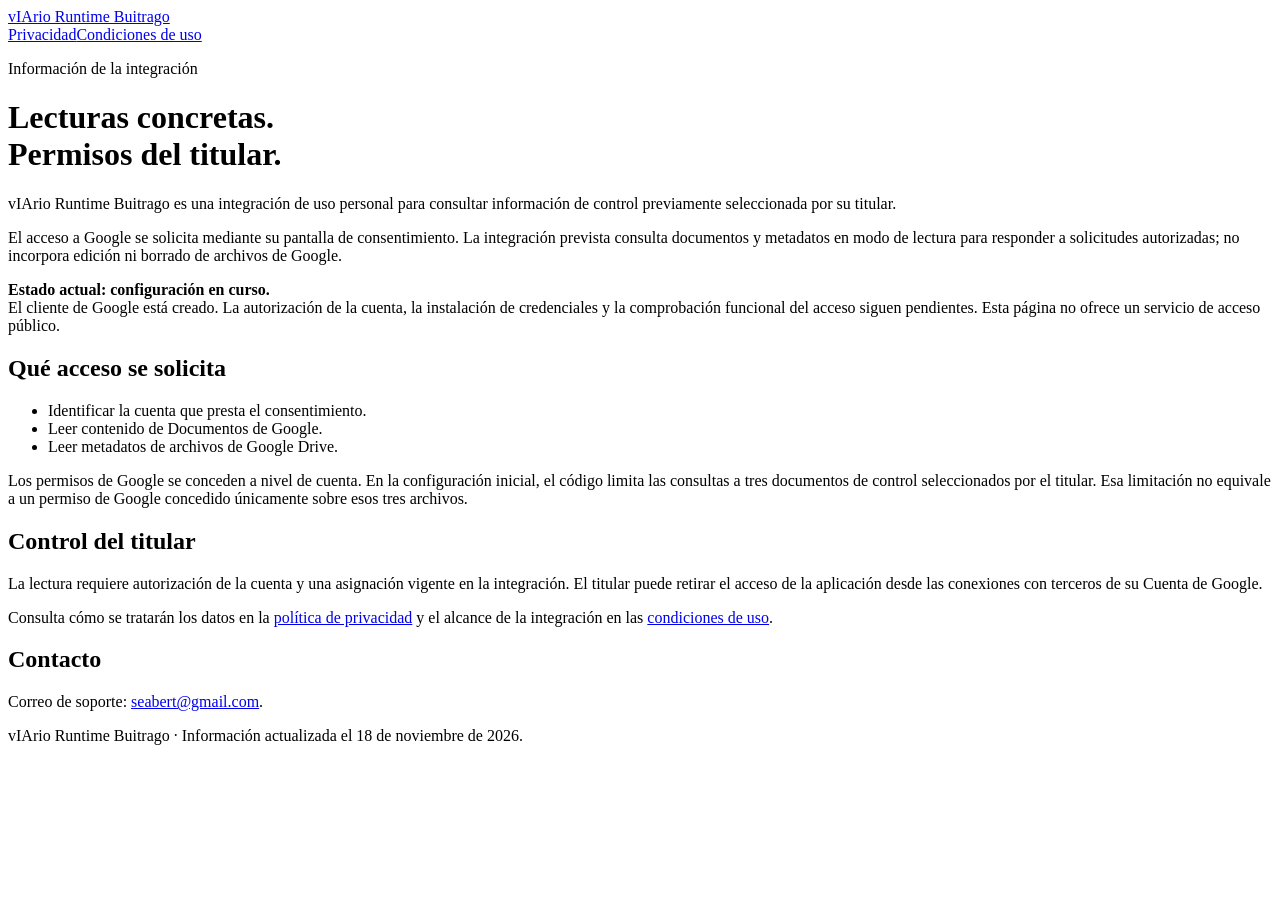
==== index.html @ 24c01839 "Publica la presentación aprobada de vIArio Runtime Buitrago" ====
<!doctype html><html lang="es"><head><meta charset="utf-8"><meta name="viewport" content="width=device-width,initial-scale=1"><meta name="description" content="Información sobre vIArio Runtime Buitrago, una integración personal de lectura con autorización del titular."><title>vIArio Runtime Buitrago</title><link rel="stylesheet" href="style.css"></head><body><header><a class="brand" href="index.html">vIArio Runtime Buitrago</a><nav aria-label="Principal"><a href="privacidad.html">Privacidad</a><a href="condiciones.html">Condiciones de uso</a></nav></header><main><p class="eyebrow">Información de la integración</p><h1>Lecturas concretas.<br>Permisos del titular.</h1><p class="lead">vIArio Runtime Buitrago es una integración de uso personal para consultar información de control previamente seleccionada por su titular.</p><p>El acceso a Google se solicita mediante su pantalla de consentimiento. La integración prevista consulta documentos y metadatos en modo de lectura para responder a solicitudes autorizadas; no incorpora edición ni borrado de archivos de Google.</p><div class="status"><strong>Estado actual: configuración en curso.</strong><br>El cliente de Google está creado. La autorización de la cuenta, la instalación de credenciales y la comprobación funcional del acceso siguen pendientes. Esta página no ofrece un servicio de acceso público.</div><h2>Qué acceso se solicita</h2><ul><li>Identificar la cuenta que presta el consentimiento.</li><li>Leer contenido de Documentos de Google.</li><li>Leer metadatos de archivos de Google Drive.</li></ul><p>Los permisos de Google se conceden a nivel de cuenta. En la configuración inicial, el código limita las consultas a tres documentos de control seleccionados por el titular. Esa limitación no equivale a un permiso de Google concedido únicamente sobre esos tres archivos.</p><h2>Control del titular</h2><p>La lectura requiere autorización de la cuenta y una asignación vigente en la integración. El titular puede retirar el acceso de la aplicación desde las conexiones con terceros de su Cuenta de Google.</p><p>Consulta cómo se tratarán los datos en la <a href="privacidad.html">política de privacidad</a> y el alcance de la integración en las <a href="condiciones.html">condiciones de uso</a>.</p><h2>Contacto</h2><p>Correo de soporte: <a href="mailto:seabert@gmail.com">seabert@gmail.com</a>.</p></main><footer>vIArio Runtime Buitrago · Información actualizada el 18 de noviembre de 2026.</footer></body></html>
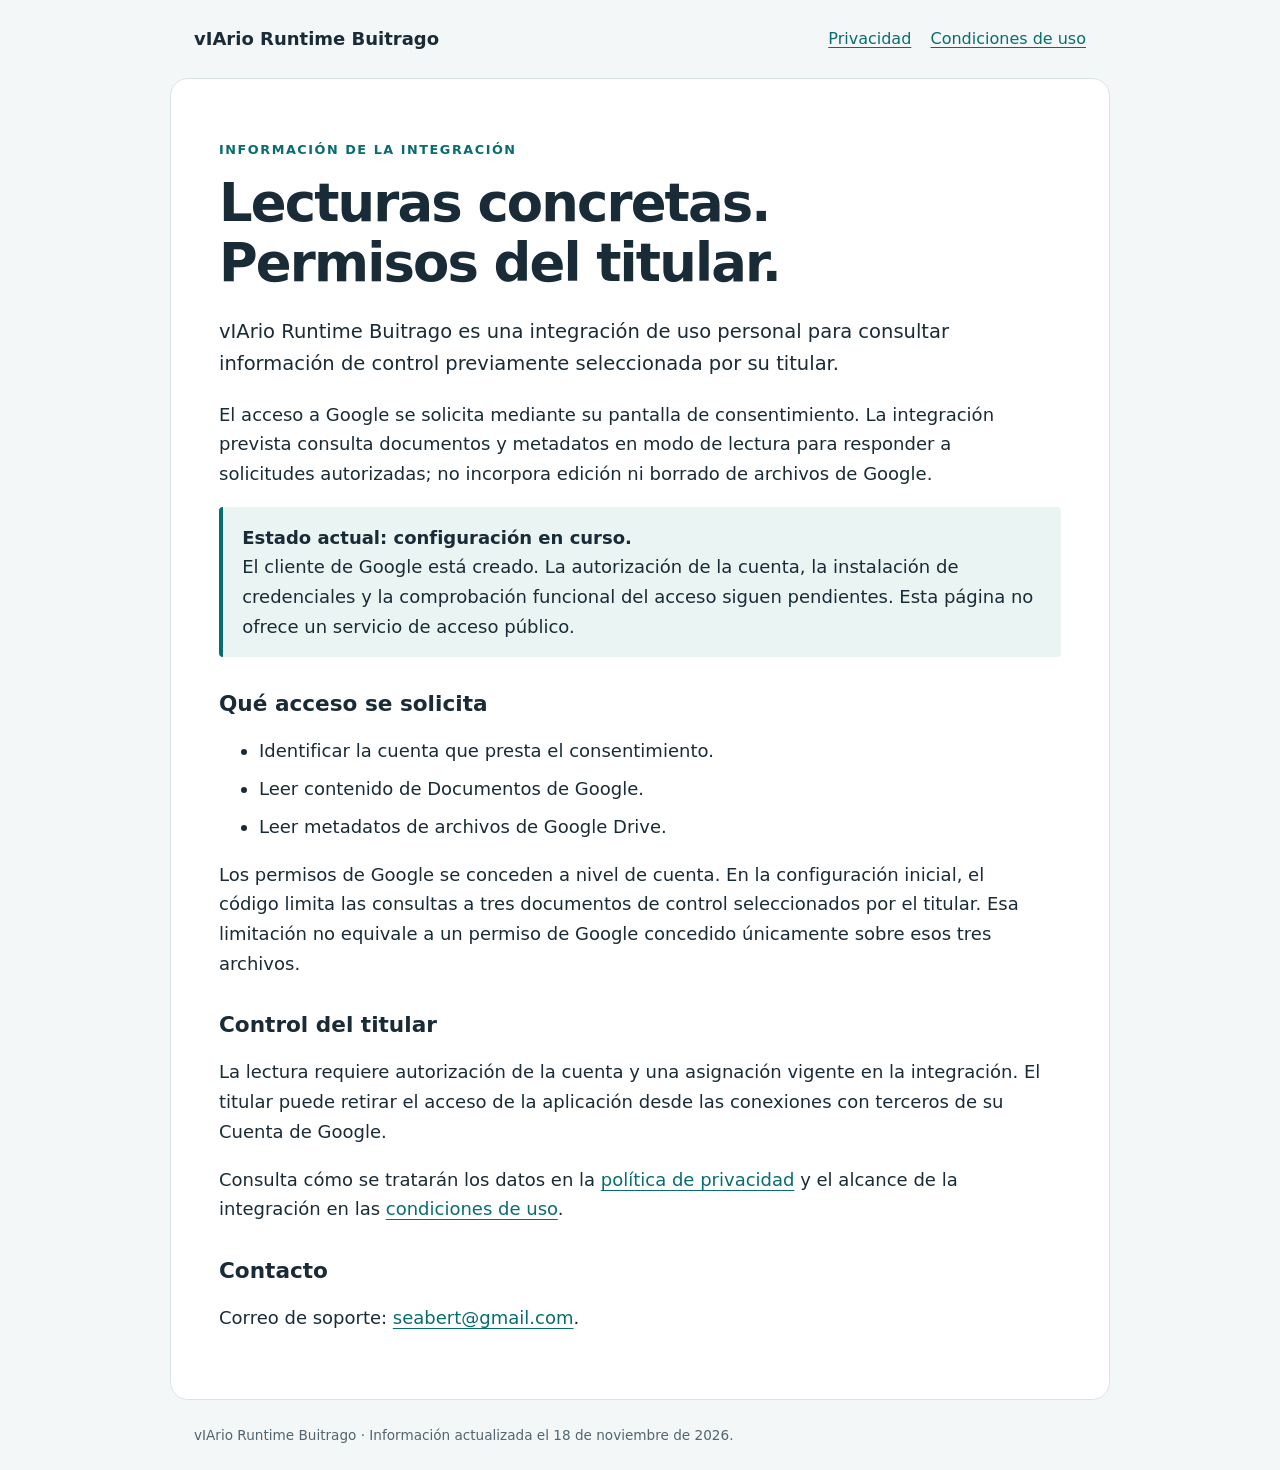
==== commit 09354445: "Incorpora la etiqueta de verificación de Google facilitada por el titular" ====
--- a/index.html
+++ b/index.html
@@ -1 +1 @@
-<!doctype html><html lang="es"><head><meta charset="utf-8"><meta name="viewport" content="width=device-width,initial-scale=1"><meta name="description" content="Información sobre vIArio Runtime Buitrago, una integración personal de lectura con autorización del titular."><title>vIArio Runtime Buitrago</title><link rel="stylesheet" href="style.css"></head><body><header><a class="brand" href="index.html">vIArio Runtime Buitrago</a><nav aria-label="Principal"><a href="privacidad.html">Privacidad</a><a href="condiciones.html">Condiciones de uso</a></nav></header><main><p class="eyebrow">Información de la integración</p><h1>Lecturas concretas.<br>Permisos del titular.</h1><p class="lead">vIArio Runtime Buitrago es una integración de uso personal para consultar información de control previamente seleccionada por su titular.</p><p>El acceso a Google se solicita mediante su pantalla de consentimiento. La integración prevista consulta documentos y metadatos en modo de lectura para responder a solicitudes autorizadas; no incorpora edición ni borrado de archivos de Google.</p><div class="status"><strong>Estado actual: configuración en curso.</strong><br>El cliente de Google está creado. La autorización de la cuenta, la instalación de credenciales y la comprobación funcional del acceso siguen pendientes. Esta página no ofrece un servicio de acceso público.</div><h2>Qué acceso se solicita</h2><ul><li>Identificar la cuenta que presta el consentimiento.</li><li>Leer contenido de Documentos de Google.</li><li>Leer metadatos de archivos de Google Drive.</li></ul><p>Los permisos de Google se conceden a nivel de cuenta. En la configuración inicial, el código limita las consultas a tres documentos de control seleccionados por el titular. Esa limitación no equivale a un permiso de Google concedido únicamente sobre esos tres archivos.</p><h2>Control del titular</h2><p>La lectura requiere autorización de la cuenta y una asignación vigente en la integración. El titular puede retirar el acceso de la aplicación desde las conexiones con terceros de su Cuenta de Google.</p><p>Consulta cómo se tratarán los datos en la <a href="privacidad.html">política de privacidad</a> y el alcance de la integración en las <a href="condiciones.html">condiciones de uso</a>.</p><h2>Contacto</h2><p>Correo de soporte: <a href="mailto:seabert@gmail.com">seabert@gmail.com</a>.</p></main><footer>vIArio Runtime Buitrago · Información actualizada el 18 de noviembre de 2026.</footer></body></html>
+<!doctype html><html lang="es"><head><meta charset="utf-8"><meta name="viewport" content="width=device-width,initial-scale=1"><meta name="description" content="Información sobre vIArio Runtime Buitrago, una integración personal de lectura con autorización del titular."><title>vIArio Runtime Buitrago</title><link rel="stylesheet" href="style.css"><meta name="google-site-verification" content="mbbInY4knjMJivOgkctCRHcqvVSaMko4foGBMa_aKIE" /></head><body><header><a class="brand" href="index.html">vIArio Runtime Buitrago</a><nav aria-label="Principal"><a href="privacidad.html">Privacidad</a><a href="condiciones.html">Condiciones de uso</a></nav></header><main><p class="eyebrow">Información de la integración</p><h1>Lecturas concretas.<br>Permisos del titular.</h1><p class="lead">vIArio Runtime Buitrago es una integración de uso personal para consultar información de control previamente seleccionada por su titular.</p><p>El acceso a Google se solicita mediante su pantalla de consentimiento. La integración prevista consulta documentos y metadatos en modo de lectura para responder a solicitudes autorizadas; no incorpora edición ni borrado de archivos de Google.</p><div class="status"><strong>Estado actual: configuración en curso.</strong><br>El cliente de Google está creado. La autorización de la cuenta, la instalación de credenciales y la comprobación funcional del acceso siguen pendientes. Esta página no ofrece un servicio de acceso público.</div><h2>Qué acceso se solicita</h2><ul><li>Identificar la cuenta que presta el consentimiento.</li><li>Leer contenido de Documentos de Google.</li><li>Leer metadatos de archivos de Google Drive.</li></ul><p>Los permisos de Google se conceden a nivel de cuenta. En la configuración inicial, el código limita las consultas a tres documentos de control seleccionados por el titular. Esa limitación no equivale a un permiso de Google concedido únicamente sobre esos tres archivos.</p><h2>Control del titular</h2><p>La lectura requiere autorización de la cuenta y una asignación vigente en la integración. El titular puede retirar el acceso de la aplicación desde las conexiones con terceros de su Cuenta de Google.</p><p>Consulta cómo se tratarán los datos en la <a href="privacidad.html">política de privacidad</a> y el alcance de la integración en las <a href="condiciones.html">condiciones de uso</a>.</p><h2>Contacto</h2><p>Correo de soporte: <a href="mailto:seabert@gmail.com">seabert@gmail.com</a>.</p></main><footer>vIArio Runtime Buitrago · Información actualizada el 18 de noviembre de 2026.</footer></body></html>
--- a/style.css
+++ b/style.css
@@ -0,0 +1 @@
+:root{color-scheme:light;--ink:#192b36;--muted:#526570;--accent:#096c70;--line:#d9e3e6;--paper:#fff;--wash:#f3f7f7}*{box-sizing:border-box}body{margin:0;background:var(--wash);color:var(--ink);font:18px/1.65 system-ui,-apple-system,Segoe UI,sans-serif}a{color:var(--accent);text-underline-offset:.2em}a:focus-visible{outline:3px solid #e6a400;outline-offset:4px}header,main,footer{max-width:940px;margin:auto;padding:1.5rem}header{display:flex;align-items:center;justify-content:space-between;gap:1.5rem;flex-wrap:wrap}.brand{font-weight:750;text-decoration:none;color:var(--ink)}nav{display:flex;gap:1.2rem;flex-wrap:wrap;font-size:1rem}main{background:var(--paper);border:1px solid var(--line);border-radius:18px;padding:clamp(1.5rem,5vw,3rem)}h1{font-size:clamp(2rem,5vw,3.3rem);line-height:1.12;letter-spacing:-.035em;margin:.4rem 0 1.5rem}h2{font-size:1.35rem;margin-top:2rem;line-height:1.35}.eyebrow{color:var(--accent);font-size:.8rem;font-weight:750;text-transform:uppercase;letter-spacing:.12em}.lead{font-size:1.22rem}.status{background:#eaf4f3;border-left:4px solid var(--accent);padding:1rem 1.2rem;border-radius:4px}li+li{margin-top:.5rem}footer{color:var(--muted);font-size:.85rem}code{font-size:.9em;overflow-wrap:anywhere}p{max-width:72ch}@media(max-width:600px){body{font-size:17px}header,main,footer{padding:1.1rem}main{border-radius:0;border-left:0;border-right:0}nav{gap:.8rem}}
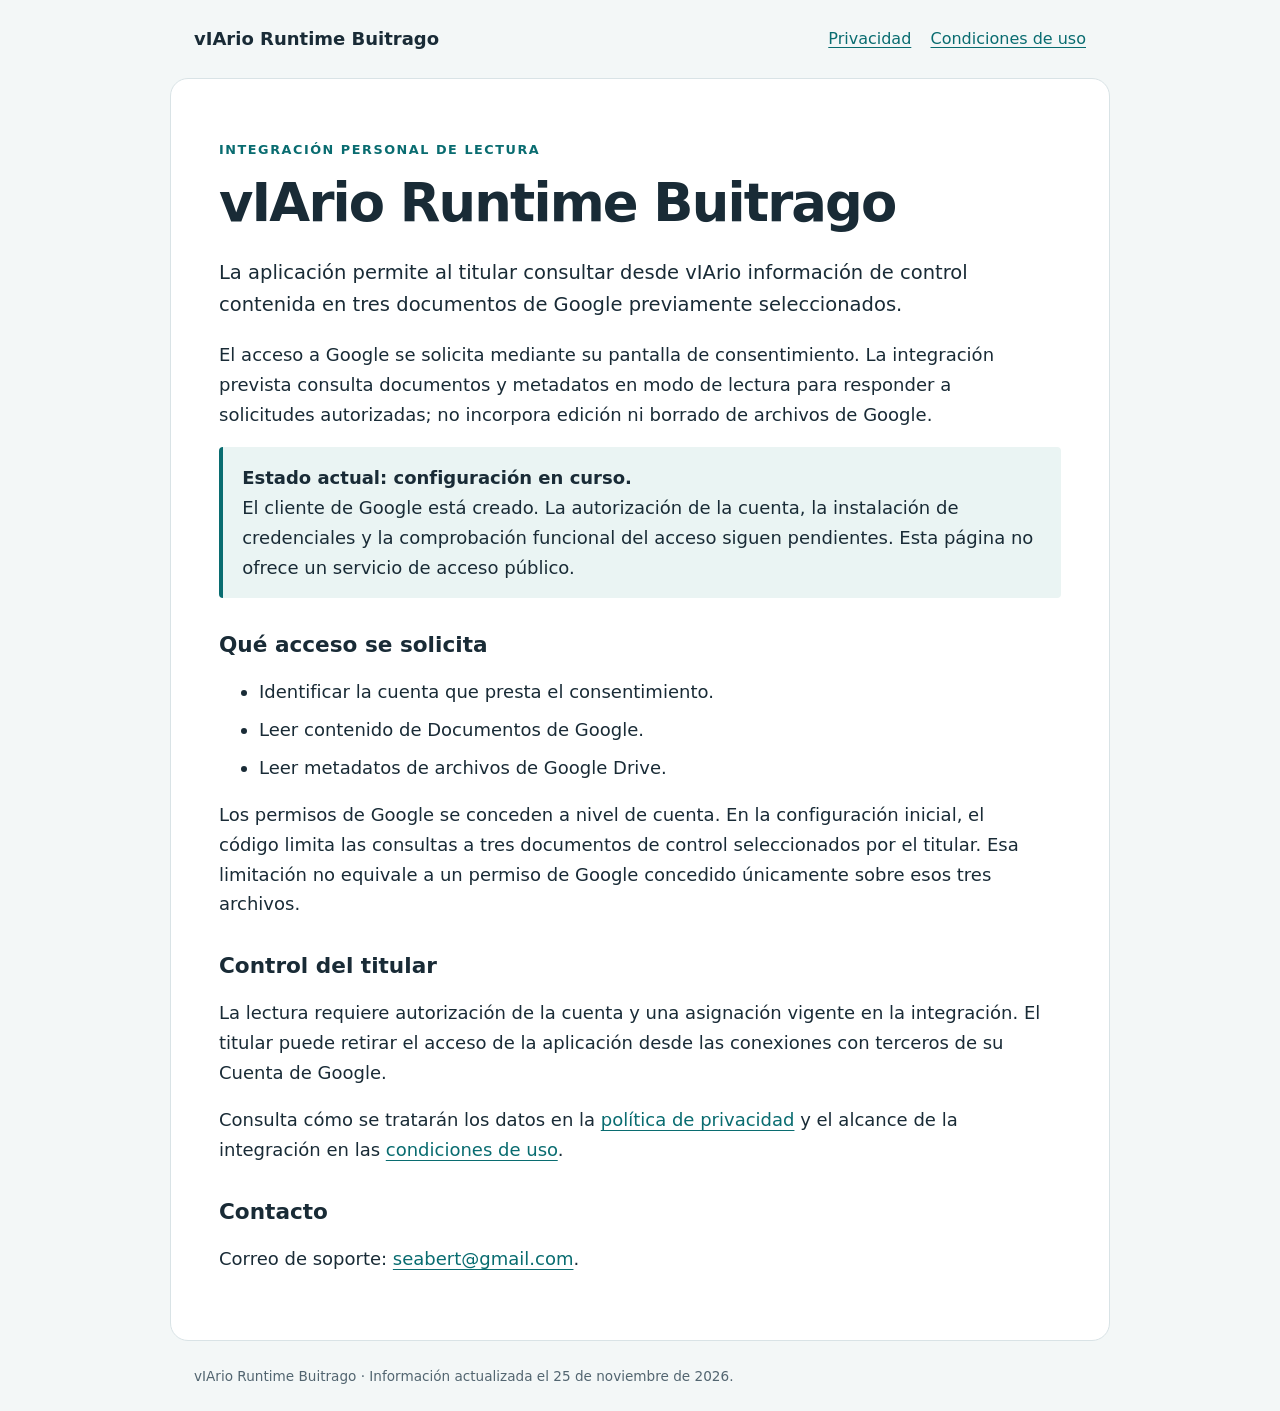
==== commit 03e9c7da: "Clarify Google OAuth application homepage" ====
--- a/index.html
+++ b/index.html
@@ -1 +1 @@
-<!doctype html><html lang="es"><head><meta charset="utf-8"><meta name="viewport" content="width=device-width,initial-scale=1"><meta name="description" content="Información sobre vIArio Runtime Buitrago, una integración personal de lectura con autorización del titular."><title>vIArio Runtime Buitrago</title><link rel="stylesheet" href="style.css"><meta name="google-site-verification" content="mbbInY4knjMJivOgkctCRHcqvVSaMko4foGBMa_aKIE" /></head><body><header><a class="brand" href="index.html">vIArio Runtime Buitrago</a><nav aria-label="Principal"><a href="privacidad.html">Privacidad</a><a href="condiciones.html">Condiciones de uso</a></nav></header><main><p class="eyebrow">Información de la integración</p><h1>Lecturas concretas.<br>Permisos del titular.</h1><p class="lead">vIArio Runtime Buitrago es una integración de uso personal para consultar información de control previamente seleccionada por su titular.</p><p>El acceso a Google se solicita mediante su pantalla de consentimiento. La integración prevista consulta documentos y metadatos en modo de lectura para responder a solicitudes autorizadas; no incorpora edición ni borrado de archivos de Google.</p><div class="status"><strong>Estado actual: configuración en curso.</strong><br>El cliente de Google está creado. La autorización de la cuenta, la instalación de credenciales y la comprobación funcional del acceso siguen pendientes. Esta página no ofrece un servicio de acceso público.</div><h2>Qué acceso se solicita</h2><ul><li>Identificar la cuenta que presta el consentimiento.</li><li>Leer contenido de Documentos de Google.</li><li>Leer metadatos de archivos de Google Drive.</li></ul><p>Los permisos de Google se conceden a nivel de cuenta. En la configuración inicial, el código limita las consultas a tres documentos de control seleccionados por el titular. Esa limitación no equivale a un permiso de Google concedido únicamente sobre esos tres archivos.</p><h2>Control del titular</h2><p>La lectura requiere autorización de la cuenta y una asignación vigente en la integración. El titular puede retirar el acceso de la aplicación desde las conexiones con terceros de su Cuenta de Google.</p><p>Consulta cómo se tratarán los datos en la <a href="privacidad.html">política de privacidad</a> y el alcance de la integración en las <a href="condiciones.html">condiciones de uso</a>.</p><h2>Contacto</h2><p>Correo de soporte: <a href="mailto:seabert@gmail.com">seabert@gmail.com</a>.</p></main><footer>vIArio Runtime Buitrago · Información actualizada el 18 de noviembre de 2026.</footer></body></html>
+<!doctype html><html lang="es"><head><meta charset="utf-8"><meta name="viewport" content="width=device-width,initial-scale=1"><meta name="description" content="Información sobre vIArio Runtime Buitrago, una integración personal de lectura con autorización del titular."><title>vIArio Runtime Buitrago</title><link rel="stylesheet" href="style.css"><meta name="google-site-verification" content="mbbInY4knjMJivOgkctCRHcqvVSaMko4foGBMa_aKIE" /></head><body><header><a class="brand" href="index.html">vIArio Runtime Buitrago</a><nav aria-label="Principal"><a href="privacidad.html">Privacidad</a><a href="condiciones.html">Condiciones de uso</a></nav></header><main><p class="eyebrow">Integración personal de lectura</p><h1>vIArio Runtime Buitrago</h1><p class="lead">La aplicación permite al titular consultar desde vIArio información de control contenida en tres documentos de Google previamente seleccionados.</p><p>El acceso a Google se solicita mediante su pantalla de consentimiento. La integración prevista consulta documentos y metadatos en modo de lectura para responder a solicitudes autorizadas; no incorpora edición ni borrado de archivos de Google.</p><div class="status"><strong>Estado actual: configuración en curso.</strong><br>El cliente de Google está creado. La autorización de la cuenta, la instalación de credenciales y la comprobación funcional del acceso siguen pendientes. Esta página no ofrece un servicio de acceso público.</div><h2>Qué acceso se solicita</h2><ul><li>Identificar la cuenta que presta el consentimiento.</li><li>Leer contenido de Documentos de Google.</li><li>Leer metadatos de archivos de Google Drive.</li></ul><p>Los permisos de Google se conceden a nivel de cuenta. En la configuración inicial, el código limita las consultas a tres documentos de control seleccionados por el titular. Esa limitación no equivale a un permiso de Google concedido únicamente sobre esos tres archivos.</p><h2>Control del titular</h2><p>La lectura requiere autorización de la cuenta y una asignación vigente en la integración. El titular puede retirar el acceso de la aplicación desde las conexiones con terceros de su Cuenta de Google.</p><p>Consulta cómo se tratarán los datos en la <a href="privacidad.html">política de privacidad</a> y el alcance de la integración en las <a href="condiciones.html">condiciones de uso</a>.</p><h2>Contacto</h2><p>Correo de soporte: <a href="mailto:seabert@gmail.com">seabert@gmail.com</a>.</p></main><footer>vIArio Runtime Buitrago · Información actualizada el 25 de noviembre de 2026.</footer></body></html>
